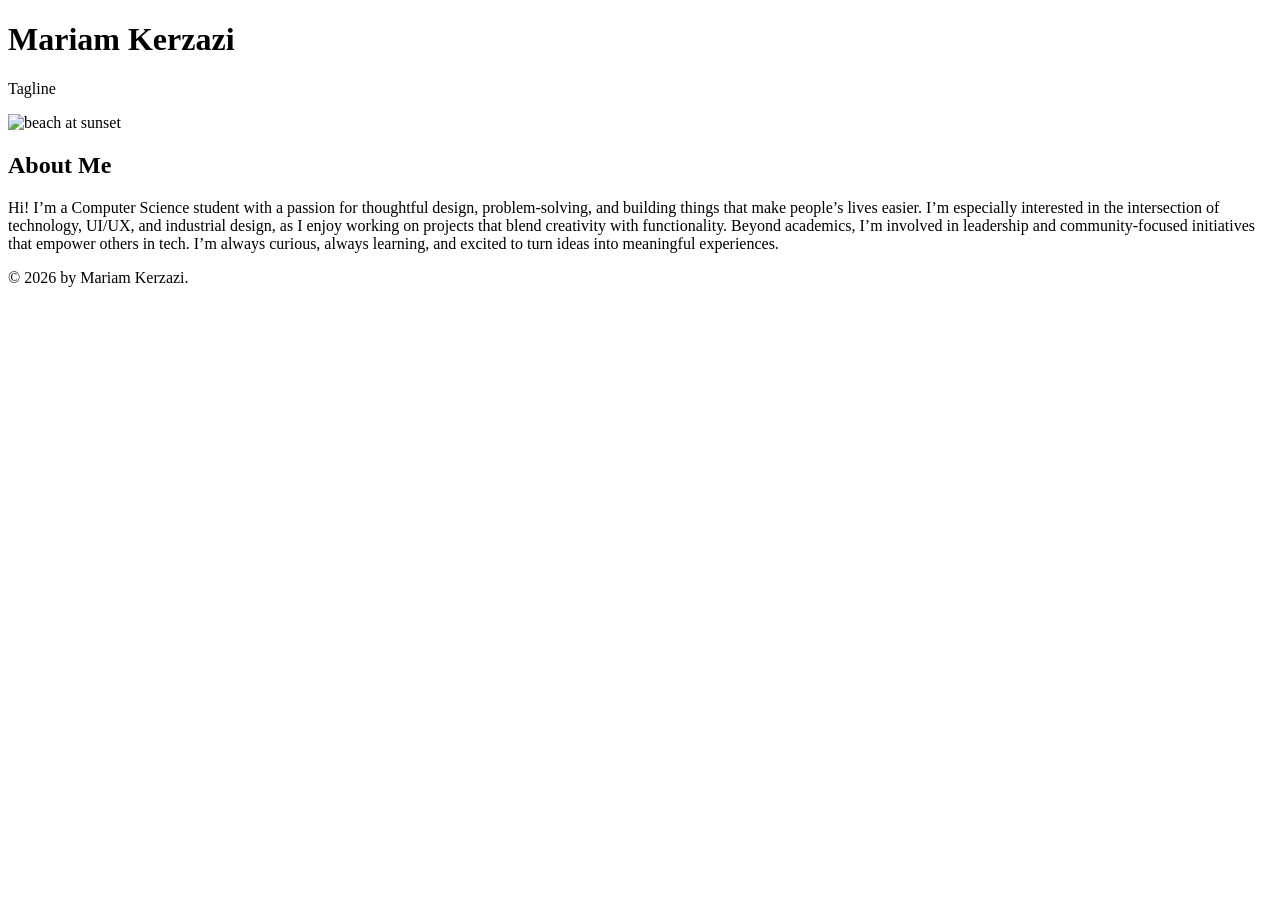
==== about.html @ 7c9fb76e "Rename index.html to about.html" ====
<!DOCTYPE html>
<html lang="en">
<head>
  <meta charset="UTF-8">
  <meta name="viewport" content="width=device-width, initial-scale=1.0">
  <title>Application(TBD)</title>
  <link rel="stylesheet" href="styles.css">
</head>
<body>
  <header>
    
    <hgroup>
      <h1>Mariam Kerzazi</h1>
      <p>Tagline</p>
    </hgroup>
  </header>

  <main>
    <img     
        src="images/beach-600.png" 
        alt="beach at sunset">
  <h2>About Me</h2>
    <p>Hi! I’m a Computer Science student with a passion for thoughtful design, problem-solving, and building things that make people’s lives easier. I’m especially interested in the intersection of technology, UI/UX, and industrial design, as I enjoy working on projects that blend creativity with functionality. Beyond academics, I’m involved in leadership and community-focused initiatives that empower others in tech. I’m always curious, always learning, and excited to turn ideas into meaningful experiences.</p>

   
  </main>
  <footer>
    <p>© 2026 by Mariam Kerzazi.</p>
  </footer>
</body>
</html>
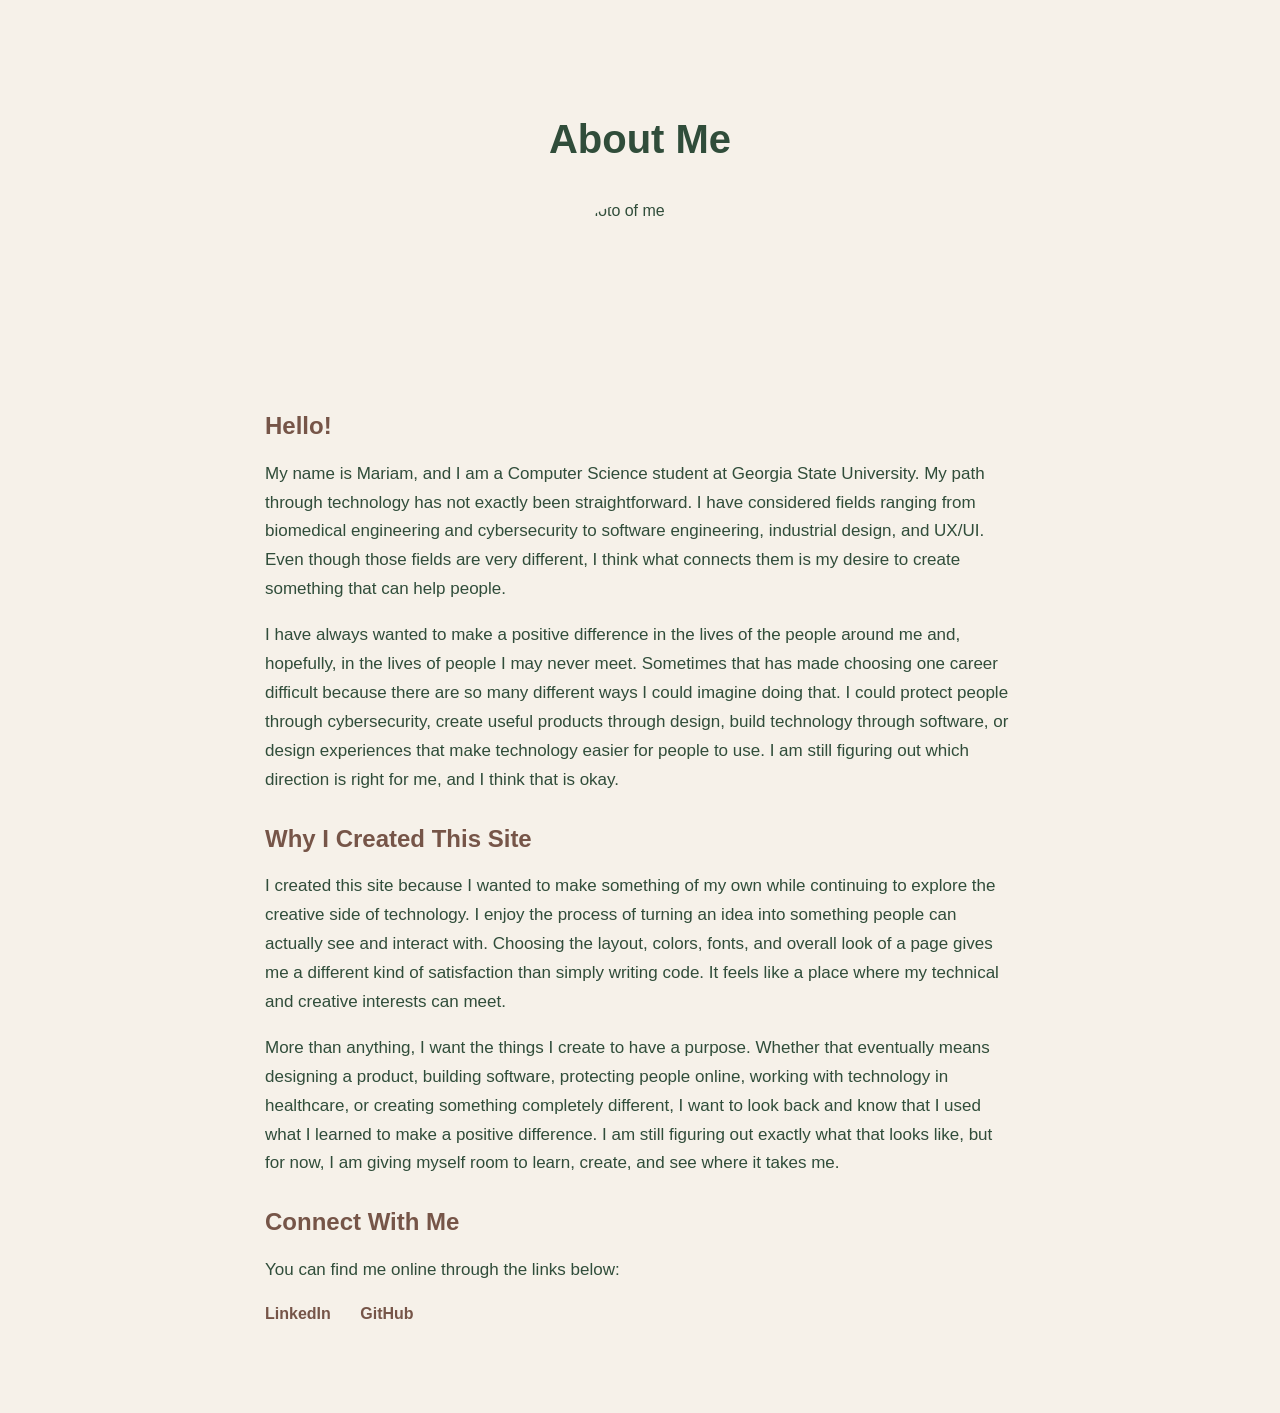
==== commit 65930d56: "Revise about.html with personal details and layout Updated the content and structure of the about pa" ====
--- a/about.html
+++ b/about.html
@@ -1,31 +1,80 @@
 <!DOCTYPE html>
 <html lang="en">
 <head>
-  <meta charset="UTF-8">
-  <meta name="viewport" content="width=device-width, initial-scale=1.0">
-  <title>Application(TBD)</title>
-  <link rel="stylesheet" href="styles.css">
+    <meta charset="UTF-8">
+    <meta name="viewport" content="width=device-width, initial-scale=1.0">
+    <title>About Me</title>
+
+    <link rel="stylesheet" href="styles.css">
 </head>
+
 <body>
-  <header>
-    
-    <hgroup>
-      <h1>Mariam Kerzazi</h1>
-      <p>Tagline</p>
-    </hgroup>
-  </header>
 
-  <main>
-    <img     
-        src="images/beach-600.png" 
-        alt="beach at sunset">
-  <h2>About Me</h2>
-    <p>Hi! I’m a Computer Science student with a passion for thoughtful design, problem-solving, and building things that make people’s lives easier. I’m especially interested in the intersection of technology, UI/UX, and industrial design, as I enjoy working on projects that blend creativity with functionality. Beyond academics, I’m involved in leadership and community-focused initiatives that empower others in tech. I’m always curious, always learning, and excited to turn ideas into meaningful experiences.</p>
+    <main class="about-container">
 
-   
-  </main>
-  <footer>
-    <p>© 2026 by Mariam Kerzazi.</p>
-  </footer>
+        <h1>About Me</h1>
+        
+        <img src="images/me.jpg" alt="A photo of me" class="profile-image"> 
+      
+        <h2>Hello!</h2>
+
+        <p>
+            My name is Mariam, and I am a Computer Science student at
+            Georgia State University. My path through technology has not
+            exactly been straightforward. I have considered fields ranging
+            from biomedical engineering and cybersecurity to software
+            engineering, industrial design, and UX/UI. Even though those
+            fields are very different, I think what connects them is my
+            desire to create something that can help people.
+        </p>
+
+        <p>
+            I have always wanted to make a positive difference in the lives
+            of the people around me and, hopefully, in the lives of people
+            I may never meet. Sometimes that has made choosing one career
+            difficult because there are so many different ways I could
+            imagine doing that. I could protect people through cybersecurity,
+            create useful products through design, build technology through
+            software, or design experiences that make technology easier for
+            people to use. I am still figuring out which direction is right 
+            for me, and I think that is okay.
+        </p>
+
+        <h2>Why I Created This Site</h2>
+
+        <p>
+            I created this site because I wanted to make something of my own
+            while continuing to explore the creative side of technology.
+            I enjoy the process of turning an idea into something people can
+            actually see and interact with. Choosing the layout, colors,
+            fonts, and overall look of a page gives me a different kind of
+            satisfaction than simply writing code. It feels like a place
+            where my technical and creative interests can meet.
+        </p>
+
+        <p>
+            More than anything, I want the things I create to have a purpose.
+            Whether that eventually means designing a product, building
+            software, protecting people online, working with technology in
+            healthcare, or creating something completely different, I want
+            to look back and know that I used what I learned to make a
+            positive difference. I am still figuring out exactly what that
+            looks like, but for now, I am giving myself room to learn,
+            create, and see where it takes me.
+        </p>
+
+        <h2>Connect With Me</h2>
+
+        <p>
+            You can find me online through the links below:
+        </p>
+
+        <div class="links">
+            <a href="https://www.linkedin.com/in/mariam-kerzazi/" target="_blank">LinkedIn</a>
+            <a href="https://github.com/mariam-kerzazi" target="_blank">GitHub</a>
+        </div>
+
+    </main>
+
 </body>
 </html>
--- a/styles.css
+++ b/styles.css
@@ -0,0 +1,73 @@
+
+/*
+COLOR PALETTE
+-------------------------
+Cream: #F6F1E9
+Dark Green: #304D3A
+Sage Green: #8FAF9A
+Brown: #765548
+White: #FFFFFF
+*/
+
+/* Styles the overall page */
+body {
+    background-color: #F6F1E9;
+    color: #304D3A;
+    font-family: Arial, sans-serif;
+    margin: 0;
+}
+
+/* Controls the main content area */
+.about-container {
+    max-width: 750px;
+    margin: 60px auto;
+    padding: 30px;
+}
+
+/* Styles the main heading */
+h1 {
+    color: #304D3A;
+    text-align: center;
+    font-size: 40px;
+    margin-bottom: 40px;
+}
+
+/* Styles the section headings */
+h2 {
+    color: #765548;
+    margin-top: 30px;
+}
+
+/* Styles the paragraphs */
+p {
+    color: #304D3A;
+    font-size: 17px;
+    line-height: 1.7;
+}
+
+/* Styles the social media links */
+.links {
+    margin-top: 20px;
+}
+
+.links a {
+    color: #765548;
+    font-weight: bold;
+    text-decoration: none;
+    margin-right: 25px;
+}
+
+/* Changes the link color when the mouse is over it */
+.links a:hover {
+    color: #8FAF9A;
+}
+
+.profile-image {
+    display: block;
+    width: 180px;
+    height: 180px;
+    object-fit: cover;
+    border-radius: 50%;
+    margin: 0 auto 30px;
+}
+
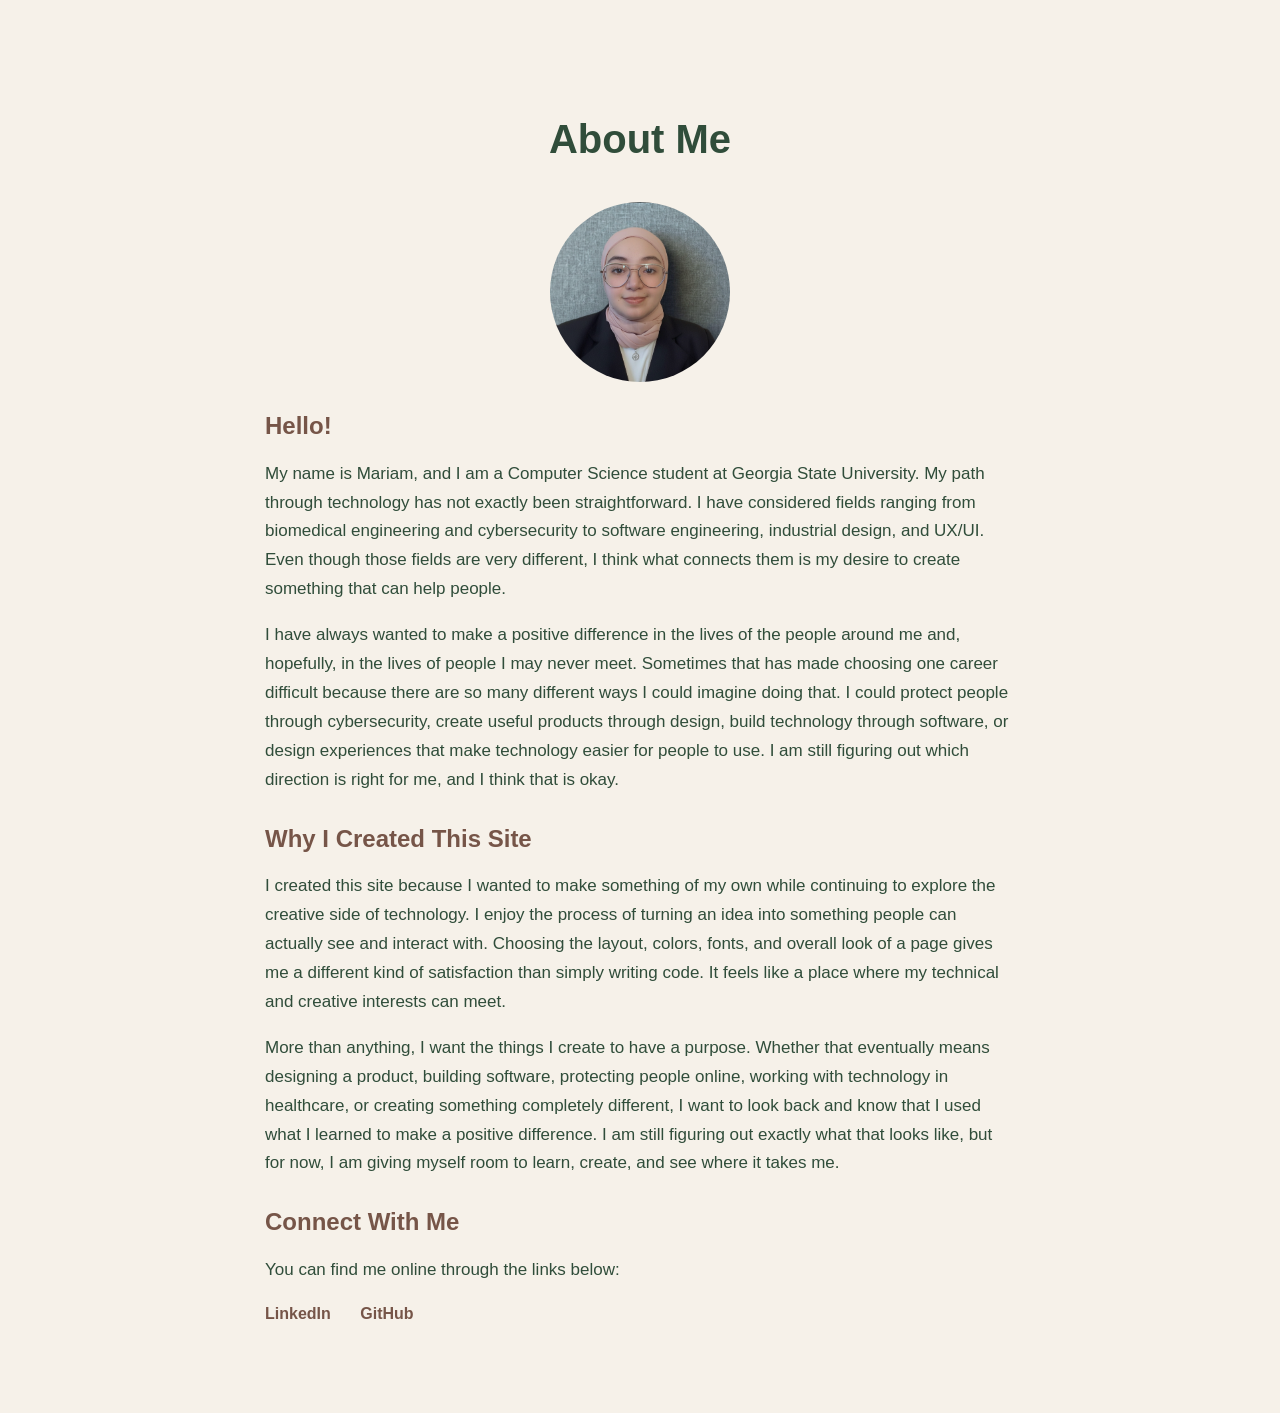
==== commit 37e1ef70: "Update profile image from JPG to PNG format" ====
--- a/about.html
+++ b/about.html
@@ -14,7 +14,7 @@
 
         <h1>About Me</h1>
         
-        <img src="images/me.jpg" alt="A photo of me" class="profile-image"> 
+        <img src="images/me.png" alt="A photo of me" class="profile-image"> 
       
         <h2>Hello!</h2>
 
